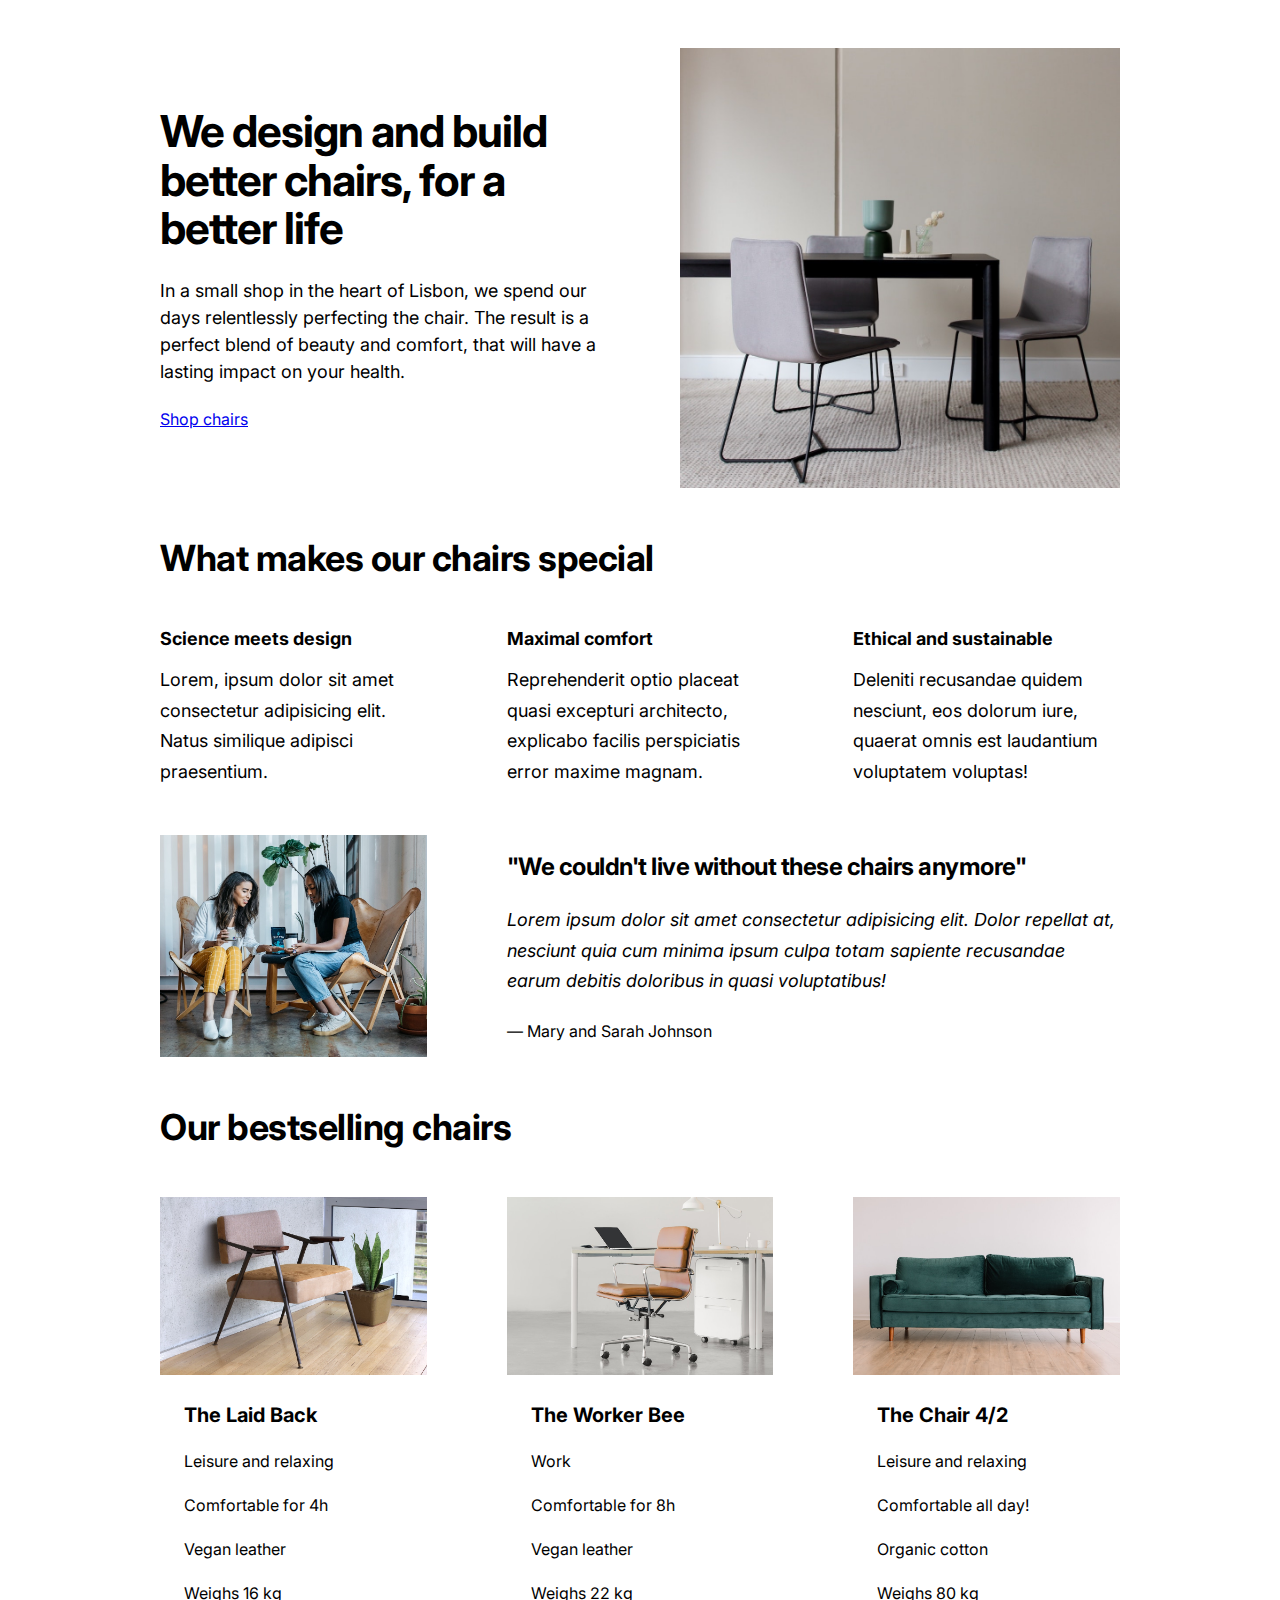
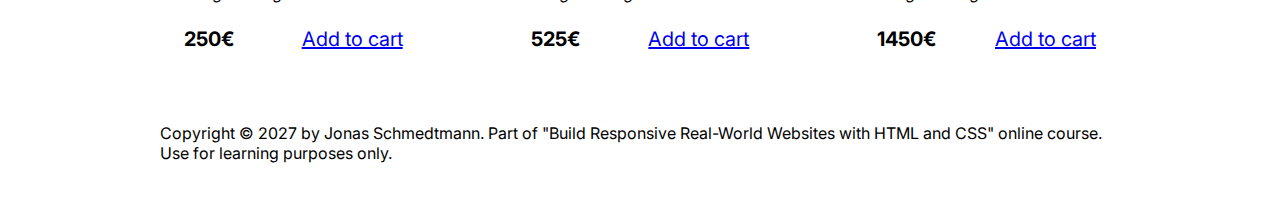
==== Website_1/index.html @ 66901c41 "Design layout" ====
<!DOCTYPE html>
<html lang="en">
  <head>
    <meta charset="UTF-8" />
    <meta http-equiv="X-UA-Compatible" content="IE=edge" />
    <meta name="viewport" content="width=device-width, initial-scale=1.0" />

    <link rel="preconnect" href="https://fonts.googleapis.com">
    <link rel="preconnect" href="https://fonts.gstatic.com" crossorigin>
    <link href="https://fonts.googleapis.com/css2?family=Inter:wght@400;500;700&display=swap" rel="stylesheet">

    <link rel="stylesheet" href="style.css" />
    <title>Lisbon Chair Shop</title>
  </head>
  <body>
    <div class="container">
      <header>
        <div class="header-text-box">
          <h1>We design and build better chairs, for a better life</h1>
          <p class="header-text">
            In a small shop in the heart of Lisbon, we spend our days
            relentlessly perfecting the chair. The result is a perfect blend of
            beauty and comfort, that will have a lasting impact on your health.
          </p>
          <a class="btn btn--big" href="#">Shop chairs</a>
        </div>
        <img src="hero.jpg" alt="Photo" />
      </header>

      <section>
        <h2>What makes our chairs special</h2>
        <div class="grid-3-cols">
          <div>
            <p class="features-title"><strong>Science meets design</strong></p>
            <p class="features-text">
              Lorem, ipsum dolor sit amet consectetur adipisicing elit. Natus
              similique adipisci praesentium.
            </p>
          </div>

          <div>
            <p class="features-title">
              <strong>Maximal comfort</strong>
            </p>
            <p class="features-text">
              Reprehenderit optio placeat quasi excepturi architecto, explicabo
              facilis perspiciatis error maxime magnam.
            </p>
          </div>

          <div>
            <p class="features-title">
              <strong>Ethical and sustainable</strong>
            </p>
            <p class="features-text">
              Deleniti recusandae quidem nesciunt, eos dolorum iure, quaerat
              omnis est laudantium voluptatem voluptas!
            </p>
          </div>
        </div>
      </section>

      <section class="testimonial-section">
        <div class="grid-3-cols">
          <img src="customers.jpg" alt="People sitting on chairs" />
          <div class="testimonial-box">
            <h2>"We couldn't live without these chairs anymore"</h2>
            <blockquote class="testimonial-text">
              Lorem ipsum dolor sit amet consectetur adipisicing elit. Dolor
              repellat at, nesciunt quia cum minima ipsum culpa totam sapiente
              recusandae earum debitis doloribus in quasi voluptatibus!
            </blockquote>
            <p class="testimonial-author">&mdash; Mary and Sarah Johnson</p>
          </div>
        </div>
      </section>

      <section>
        <h2>Our bestselling chairs</h2>
        <div class="grid-3-cols">
          <figure class="chair">
            <img src="chair-1.jpg" alt="Chair" />
            <div class="chair-box">
              <h3>The Laid Back</h3>
              <ul class="chair-details">
                <li>
                  <!-- Span is a generic INLINE text element, it doesn't have any meaning. It's like a div element, but inline -->
                  <span>Leisure and relaxing</span>
                </li>
                <li>
                  <span>Comfortable for 4h</span>
                </li>
                <li>
                  <span>Vegan leather</span>
                </li>
                <li>
                  <span>Weighs 16 kg</span>
                </li>
              </ul>
              <div class="chair-price">
                <strong>250€</strong>
                <a href="#" class="btn btn--small">Add to cart</a>
              </div>
            </div>
          </figure>

          <figure class="chair">
            <img src="chair-2.jpg" alt="Chair" />
            <div class="chair-box">
              <h3>The Worker Bee</h3>
              <ul class="chair-details">
                <li>
                  <span>Work</span>
                </li>
                <li>
                  <span>Comfortable for 8h</span>
                </li>
                <li>
                  <span>Vegan leather</span>
                </li>
                <li>
                  <span>Weighs 22 kg</span>
                </li>
              </ul>
              <div class="chair-price">
                <strong>525€</strong>
                <a href="#" class="btn btn--small">Add to cart</a>
              </div>
            </div>
          </figure>

          <figure class="chair">
            <img src="chair-3.jpg" alt="Chair" />
            <div class="chair-box">
              <h3>The Chair 4/2</h3>
              <ul class="chair-details">
                <li>
                  <span>Leisure and relaxing</span>
                </li>
                <li>
                  <span>Comfortable all day!</span>
                </li>
                <li>
                  <span>Organic cotton</span>
                </li>
                <li>
                  <span>Weighs 80 kg</span>
                </li>
              </ul>
              <div class="chair-price">
                <strong>1450€</strong>
                <a href="#" class="btn btn--small">Add to cart</a>
              </div>
            </div>
          </figure>
        </div>
      </section>

      <footer>
        Copyright &copy; 2027 by Jonas Schmedtmann. Part of "Build Responsive
        Real-World Websites with HTML and CSS" online course. Use for learning
        purposes only.
      </footer>
    </div>
  </body>
</html>
---- Website_1/style.css ----
/*
SPACING SYSTEM (px)
2 / 4 / 8 / 12 / 16 / 24 / 32 / 48 / 64 / 80 / 96 / 128

FONT SIZE SYSTEM (px)
10 / 12 / 14 / 16 / 18 / 20 / 24 / 30 / 36 / 44 / 52 / 62 / 74 / 86 / 98
*/

* {
  margin: 0;
  padding: 0;
  box-sizing: border-box;
}

/* ------------------------ */
/* GENERAL STYLES */
/* ------------------------ */
body {
  font-family: 'Inter', sans-serif;
}

.container {
  width: 960px;
  margin: 0 auto;
}

header,
section {
  margin-bottom: 48px;
}

h2 {
  margin-bottom: 48px;
  font-size: 36px;
  letter-spacing: -0.5px;
}

.grid-3-cols {
  display: grid;
  grid-template-columns: repeat(3, 1fr);
  column-gap: 80px;
}

/* ------------------------ */
/* COMPONENT STYLES */
/* ------------------------ */

/* HEADER */
header {
  display: grid;
  grid-template-columns: repeat(2, 1fr);
  column-gap: 80px;
  margin-top: 48px;
}

.header-text-box {
  align-self: center;
}

h1 {
  margin-bottom: 24px;
  font-size: 44px;
  line-height: 1.1;
  letter-spacing: -1px;
}

.header-text {
  margin-bottom: 24px;
  font-size: 18px;
  line-height: 1.5;
}

img {
  width: 100%;
}

/* FEATURES */
.features-icon {
}

.features-title {
  margin-bottom: 16px;
  font-size: 18px;
}

.features-text {
  font-size: 18px;
  line-height: 1.7;
}

/* TESTIMONIAL */
.testimonial-section {
}

.testimonial-box {
  grid-column: 2 / -1;
  align-self: center;
}

.testimonial-box h2 {
  margin-bottom: 24px;
  font-size: 24px;
}

.testimonial-text {
  font-style: italic;
  margin-bottom: 24px;
  font-size: 18px;
  line-height: 1.7;
}

/* CHAIRS */
.chair-box {
  padding: 24px;
}

h3 {
  margin-bottom: 24px;
  font-size: 20px;
}

.chair-details {
  list-style: none;
  margin-bottom: 24px;
}

.chair-details li {
  display: flex;
  align-items: center;
  gap: 12px;
  margin-bottom: 24px;
}

.chair-details li:last-child {
  margin-bottom: 0;
}

.chair-icon {
}

.chair-price {
  display: flex;
  justify-content: space-between;
  font-size: 20px;
}

footer {
  margin-bottom: 48px;
}
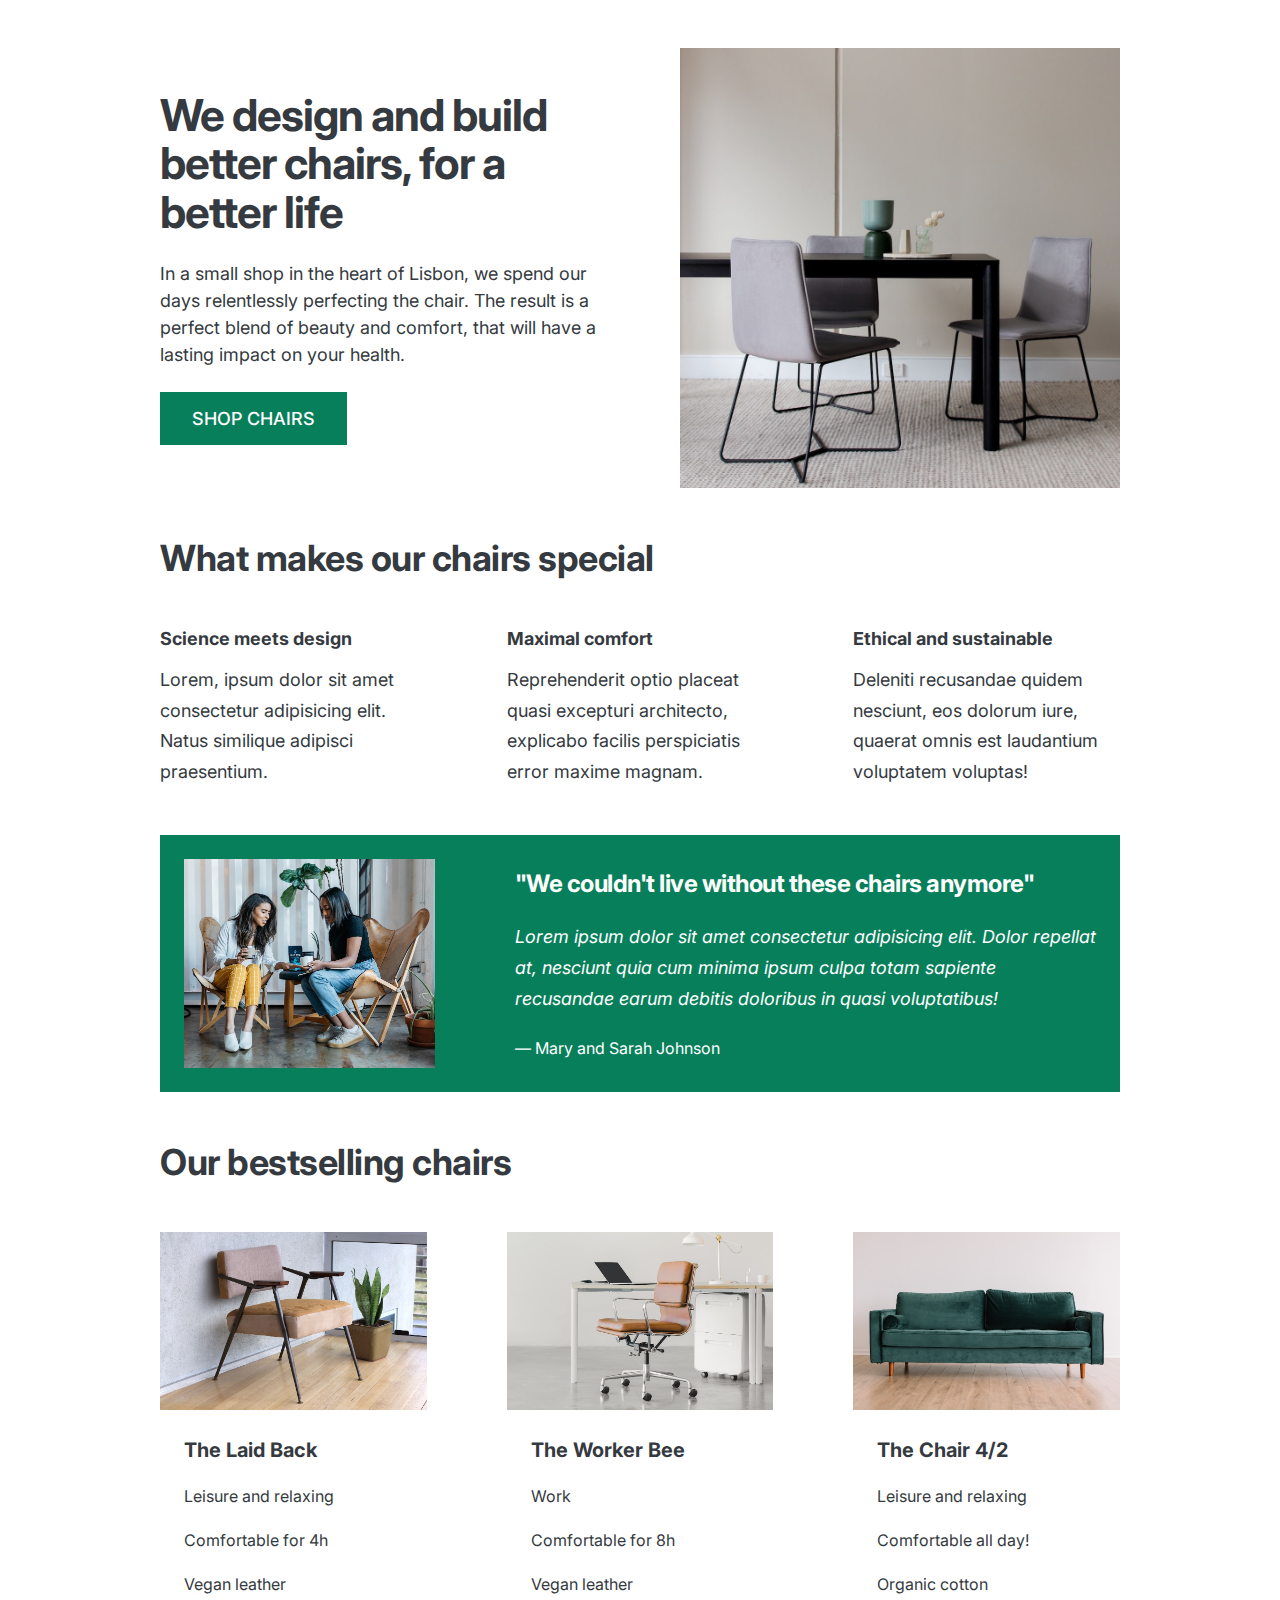
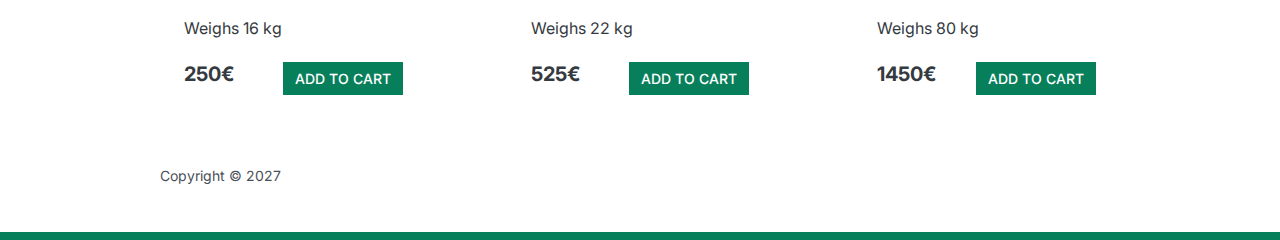
==== commit a51c83c8: "Added colors" ====
--- a/Website_1/index.html
+++ b/Website_1/index.html
@@ -157,9 +157,7 @@
       </section>
 
       <footer>
-        Copyright &copy; 2027 by Jonas Schmedtmann. Part of "Build Responsive
-        Real-World Websites with HTML and CSS" online course. Use for learning
-        purposes only.
+        Copyright &copy; 2027
       </footer>
     </div>
   </body>
--- a/Website_1/style.css
+++ b/Website_1/style.css
@@ -6,6 +6,9 @@
 10 / 12 / 14 / 16 / 18 / 20 / 24 / 30 / 36 / 44 / 52 / 62 / 74 / 86 / 98
 */
 
+/* Main color :#087f5b
+  Shade :#099268
+  Grey color: #343a40 */
 * {
   margin: 0;
   padding: 0;
@@ -17,6 +20,8 @@
 /* ------------------------ */
 body {
   font-family: 'Inter', sans-serif;
+  color: #343a40;
+  border-bottom: 8px solid #087f5b;
 }
 
 .container {
@@ -39,6 +44,31 @@
   display: grid;
   grid-template-columns: repeat(3, 1fr);
   column-gap: 80px;
+}
+
+.btn:link,
+.btn:visited{
+  background-color: #087f5b;
+  color:#fff;
+  text-decoration: none;
+  text-transform: uppercase;
+  font-weight: 500;
+  display: inline-block;
+}
+
+.btn:hover,
+.btn:active {
+  background-color: #099268;
+}
+
+.btn--big{
+  font-size: 18px;
+  padding: 16px 32px;
+}
+
+.btn--small{
+  font-size: 14px;
+  padding: 8px 12px;
 }
 
 /* ------------------------ */
@@ -90,6 +120,9 @@
 
 /* TESTIMONIAL */
 .testimonial-section {
+  background-color: #087f5b;
+  color: #fff;
+  padding: 24px;
 }
 
 .testimonial-box {
@@ -146,4 +179,7 @@
 
 footer {
   margin-bottom: 48px;
+  font-size: 14px;
+  color: #495057;
+
 }
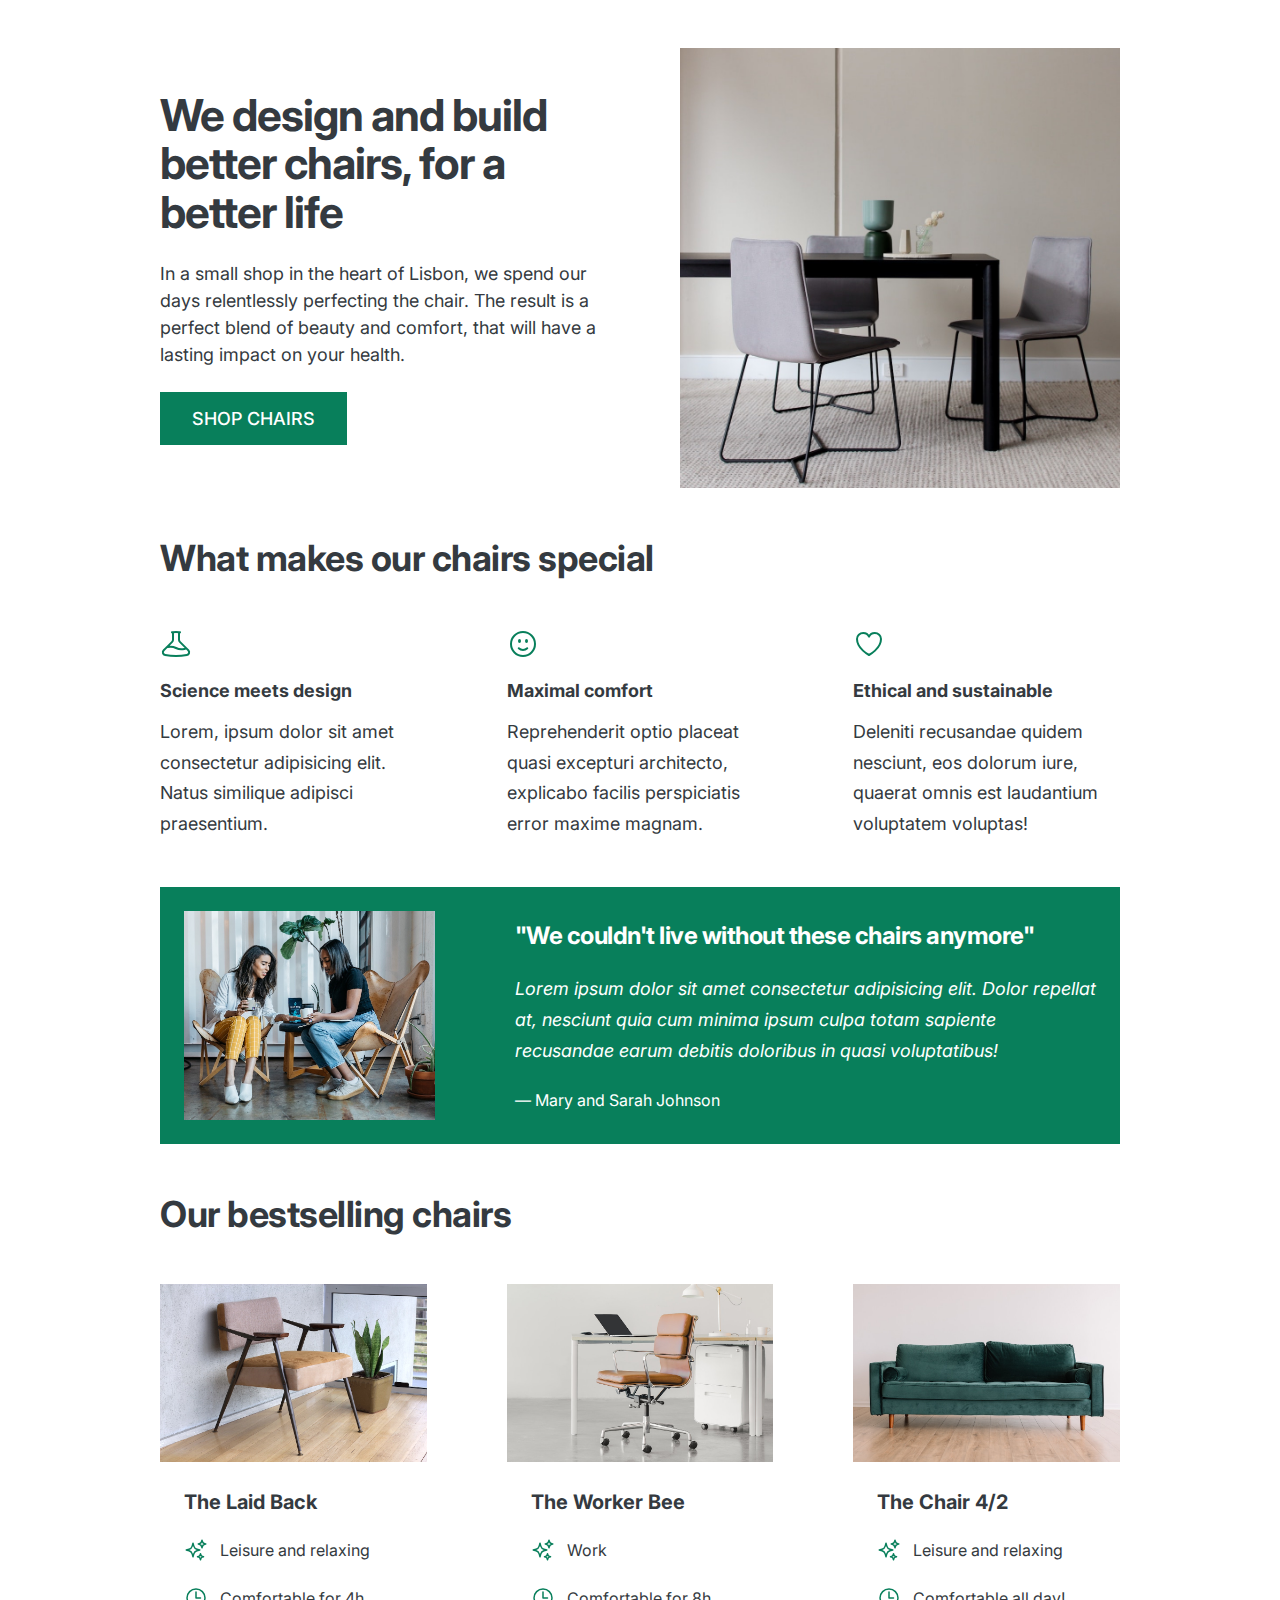
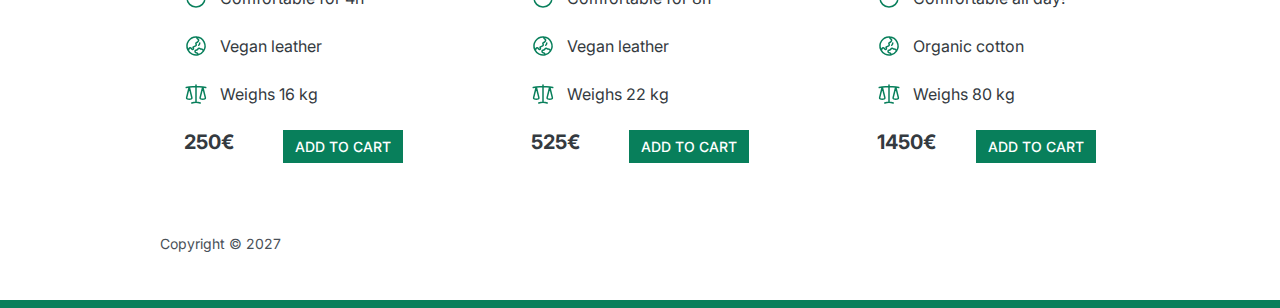
==== commit 098fd986: "SVG icons" ====
--- a/Website_1/index.html
+++ b/Website_1/index.html
@@ -31,6 +31,10 @@
         <h2>What makes our chairs special</h2>
         <div class="grid-3-cols">
           <div>
+            <svg xmlns="http://www.w3.org/2000/svg" fill="none" viewBox="0 0 24 24" stroke-width="1.5" stroke="currentColor" class="features-icon">
+              <path stroke-linecap="round" stroke-linejoin="round" d="M9.75 3.104v5.714a2.25 2.25 0 01-.659 1.591L5 14.5M9.75 3.104c-.251.023-.501.05-.75.082m.75-.082a24.301 24.301 0 014.5 0m0 0v5.714c0 .597.237 1.17.659 1.591L19.8 15.3M14.25 3.104c.251.023.501.05.75.082M19.8 15.3l-1.57.393A9.065 9.065 0 0112 15a9.065 9.065 0 00-6.23-.693L5 14.5m14.8.8l1.402 1.402c1.232 1.232.65 3.318-1.067 3.611A48.309 48.309 0 0112 21c-2.773 0-5.491-.235-8.135-.687-1.718-.293-2.3-2.379-1.067-3.61L5 14.5" />
+            </svg>
+            
             <p class="features-title"><strong>Science meets design</strong></p>
             <p class="features-text">
               Lorem, ipsum dolor sit amet consectetur adipisicing elit. Natus
@@ -39,6 +43,10 @@
           </div>
 
           <div>
+            <svg xmlns="http://www.w3.org/2000/svg" fill="none" viewBox="0 0 24 24" stroke-width="1.5" stroke="currentColor" class="features-icon">
+              <path stroke-linecap="round" stroke-linejoin="round" d="M15.182 15.182a4.5 4.5 0 01-6.364 0M21 12a9 9 0 11-18 0 9 9 0 0118 0zM9.75 9.75c0 .414-.168.75-.375.75S9 10.164 9 9.75 9.168 9 9.375 9s.375.336.375.75zm-.375 0h.008v.015h-.008V9.75zm5.625 0c0 .414-.168.75-.375.75s-.375-.336-.375-.75.168-.75.375-.75.375.336.375.75zm-.375 0h.008v.015h-.008V9.75z" />
+            </svg>
+            
             <p class="features-title">
               <strong>Maximal comfort</strong>
             </p>
@@ -49,6 +57,10 @@
           </div>
 
           <div>
+            <svg xmlns="http://www.w3.org/2000/svg" fill="none" viewBox="0 0 24 24" stroke-width="1.5" stroke="currentColor" class="features-icon">
+              <path stroke-linecap="round" stroke-linejoin="round" d="M21 8.25c0-2.485-2.099-4.5-4.688-4.5-1.935 0-3.597 1.126-4.312 2.733-.715-1.607-2.377-2.733-4.313-2.733C5.1 3.75 3 5.765 3 8.25c0 7.22 9 12 9 12s9-4.78 9-12z" />
+            </svg>
+            
             <p class="features-title">
               <strong>Ethical and sustainable</strong>
             </p>
@@ -84,16 +96,32 @@
               <h3>The Laid Back</h3>
               <ul class="chair-details">
                 <li>
+                  <svg xmlns="http://www.w3.org/2000/svg" fill="none" viewBox="0 0 24 24" stroke-width="1.5" stroke="currentColor" class="chair-icon">
+                    <path stroke-linecap="round" stroke-linejoin="round" d="M9.813 15.904L9 18.75l-.813-2.846a4.5 4.5 0 00-3.09-3.09L2.25 12l2.846-.813a4.5 4.5 0 003.09-3.09L9 5.25l.813 2.846a4.5 4.5 0 003.09 3.09L15.75 12l-2.846.813a4.5 4.5 0 00-3.09 3.09zM18.259 8.715L18 9.75l-.259-1.035a3.375 3.375 0 00-2.455-2.456L14.25 6l1.036-.259a3.375 3.375 0 002.455-2.456L18 2.25l.259 1.035a3.375 3.375 0 002.456 2.456L21.75 6l-1.035.259a3.375 3.375 0 00-2.456 2.456zM16.894 20.567L16.5 21.75l-.394-1.183a2.25 2.25 0 00-1.423-1.423L13.5 18.75l1.183-.394a2.25 2.25 0 001.423-1.423l.394-1.183.394 1.183a2.25 2.25 0 001.423 1.423l1.183.394-1.183.394a2.25 2.25 0 00-1.423 1.423z" />
+                  </svg>
+                  
                   <!-- Span is a generic INLINE text element, it doesn't have any meaning. It's like a div element, but inline -->
                   <span>Leisure and relaxing</span>
                 </li>
                 <li>
+                  <svg xmlns="http://www.w3.org/2000/svg" fill="none" viewBox="0 0 24 24" stroke-width="1.5" stroke="currentColor" class="chair-icon">
+                    <path stroke-linecap="round" stroke-linejoin="round" d="M12 6v6h4.5m4.5 0a9 9 0 11-18 0 9 9 0 0118 0z" />
+                  </svg>
+                  
                   <span>Comfortable for 4h</span>
                 </li>
                 <li>
+                  <svg xmlns="http://www.w3.org/2000/svg" fill="none" viewBox="0 0 24 24" stroke-width="1.5" stroke="currentColor" class="chair-icon">
+                    <path stroke-linecap="round" stroke-linejoin="round" d="M12.75 3.03v.568c0 .334.148.65.405.864l1.068.89c.442.369.535 1.01.216 1.49l-.51.766a2.25 2.25 0 01-1.161.886l-.143.048a1.107 1.107 0 00-.57 1.664c.369.555.169 1.307-.427 1.605L9 13.125l.423 1.059a.956.956 0 01-1.652.928l-.679-.906a1.125 1.125 0 00-1.906.172L4.5 15.75l-.612.153M12.75 3.031a9 9 0 00-8.862 12.872M12.75 3.031a9 9 0 016.69 14.036m0 0l-.177-.529A2.25 2.25 0 0017.128 15H16.5l-.324-.324a1.453 1.453 0 00-2.328.377l-.036.073a1.586 1.586 0 01-.982.816l-.99.282c-.55.157-.894.702-.8 1.267l.073.438c.08.474.49.821.97.821.846 0 1.598.542 1.865 1.345l.215.643m5.276-3.67a9.012 9.012 0 01-5.276 3.67m0 0a9 9 0 01-10.275-4.835M15.75 9c0 .896-.393 1.7-1.016 2.25" />
+                  </svg>
+                  
                   <span>Vegan leather</span>
                 </li>
                 <li>
+                  <svg xmlns="http://www.w3.org/2000/svg" fill="none" viewBox="0 0 24 24" stroke-width="1.5" stroke="currentColor" class="chair-icon">
+                    <path stroke-linecap="round" stroke-linejoin="round" d="M12 3v17.25m0 0c-1.472 0-2.882.265-4.185.75M12 20.25c1.472 0 2.882.265 4.185.75M18.75 4.97A48.416 48.416 0 0012 4.5c-2.291 0-4.545.16-6.75.47m13.5 0c1.01.143 2.01.317 3 .52m-3-.52l2.62 10.726c.122.499-.106 1.028-.589 1.202a5.988 5.988 0 01-2.031.352 5.988 5.988 0 01-2.031-.352c-.483-.174-.711-.703-.59-1.202L18.75 4.971zm-16.5.52c.99-.203 1.99-.377 3-.52m0 0l2.62 10.726c.122.499-.106 1.028-.589 1.202a5.989 5.989 0 01-2.031.352 5.989 5.989 0 01-2.031-.352c-.483-.174-.711-.703-.59-1.202L5.25 4.971z" />
+                  </svg>
+                  
                   <span>Weighs 16 kg</span>
                 </li>
               </ul>
@@ -110,15 +138,27 @@
               <h3>The Worker Bee</h3>
               <ul class="chair-details">
                 <li>
+                  <svg xmlns="http://www.w3.org/2000/svg" fill="none" viewBox="0 0 24 24" stroke-width="1.5" stroke="currentColor" class="chair-icon">
+                    <path stroke-linecap="round" stroke-linejoin="round" d="M9.813 15.904L9 18.75l-.813-2.846a4.5 4.5 0 00-3.09-3.09L2.25 12l2.846-.813a4.5 4.5 0 003.09-3.09L9 5.25l.813 2.846a4.5 4.5 0 003.09 3.09L15.75 12l-2.846.813a4.5 4.5 0 00-3.09 3.09zM18.259 8.715L18 9.75l-.259-1.035a3.375 3.375 0 00-2.455-2.456L14.25 6l1.036-.259a3.375 3.375 0 002.455-2.456L18 2.25l.259 1.035a3.375 3.375 0 002.456 2.456L21.75 6l-1.035.259a3.375 3.375 0 00-2.456 2.456zM16.894 20.567L16.5 21.75l-.394-1.183a2.25 2.25 0 00-1.423-1.423L13.5 18.75l1.183-.394a2.25 2.25 0 001.423-1.423l.394-1.183.394 1.183a2.25 2.25 0 001.423 1.423l1.183.394-1.183.394a2.25 2.25 0 00-1.423 1.423z" />
+                  </svg>
                   <span>Work</span>
                 </li>
                 <li>
+                  <svg xmlns="http://www.w3.org/2000/svg" fill="none" viewBox="0 0 24 24" stroke-width="1.5" stroke="currentColor" class="chair-icon">
+                    <path stroke-linecap="round" stroke-linejoin="round" d="M12 6v6h4.5m4.5 0a9 9 0 11-18 0 9 9 0 0118 0z" />
+                  </svg>
                   <span>Comfortable for 8h</span>
                 </li>
                 <li>
+                  <svg xmlns="http://www.w3.org/2000/svg" fill="none" viewBox="0 0 24 24" stroke-width="1.5" stroke="currentColor" class="chair-icon">
+                    <path stroke-linecap="round" stroke-linejoin="round" d="M12.75 3.03v.568c0 .334.148.65.405.864l1.068.89c.442.369.535 1.01.216 1.49l-.51.766a2.25 2.25 0 01-1.161.886l-.143.048a1.107 1.107 0 00-.57 1.664c.369.555.169 1.307-.427 1.605L9 13.125l.423 1.059a.956.956 0 01-1.652.928l-.679-.906a1.125 1.125 0 00-1.906.172L4.5 15.75l-.612.153M12.75 3.031a9 9 0 00-8.862 12.872M12.75 3.031a9 9 0 016.69 14.036m0 0l-.177-.529A2.25 2.25 0 0017.128 15H16.5l-.324-.324a1.453 1.453 0 00-2.328.377l-.036.073a1.586 1.586 0 01-.982.816l-.99.282c-.55.157-.894.702-.8 1.267l.073.438c.08.474.49.821.97.821.846 0 1.598.542 1.865 1.345l.215.643m5.276-3.67a9.012 9.012 0 01-5.276 3.67m0 0a9 9 0 01-10.275-4.835M15.75 9c0 .896-.393 1.7-1.016 2.25" />
+                  </svg>
                   <span>Vegan leather</span>
                 </li>
                 <li>
+                  <svg xmlns="http://www.w3.org/2000/svg" fill="none" viewBox="0 0 24 24" stroke-width="1.5" stroke="currentColor" class="chair-icon">
+                    <path stroke-linecap="round" stroke-linejoin="round" d="M12 3v17.25m0 0c-1.472 0-2.882.265-4.185.75M12 20.25c1.472 0 2.882.265 4.185.75M18.75 4.97A48.416 48.416 0 0012 4.5c-2.291 0-4.545.16-6.75.47m13.5 0c1.01.143 2.01.317 3 .52m-3-.52l2.62 10.726c.122.499-.106 1.028-.589 1.202a5.988 5.988 0 01-2.031.352 5.988 5.988 0 01-2.031-.352c-.483-.174-.711-.703-.59-1.202L18.75 4.971zm-16.5.52c.99-.203 1.99-.377 3-.52m0 0l2.62 10.726c.122.499-.106 1.028-.589 1.202a5.989 5.989 0 01-2.031.352 5.989 5.989 0 01-2.031-.352c-.483-.174-.711-.703-.59-1.202L5.25 4.971z" />
+                  </svg>
                   <span>Weighs 22 kg</span>
                 </li>
               </ul>
@@ -135,15 +175,27 @@
               <h3>The Chair 4/2</h3>
               <ul class="chair-details">
                 <li>
+                  <svg xmlns="http://www.w3.org/2000/svg" fill="none" viewBox="0 0 24 24" stroke-width="1.5" stroke="currentColor" class="chair-icon">
+                    <path stroke-linecap="round" stroke-linejoin="round" d="M9.813 15.904L9 18.75l-.813-2.846a4.5 4.5 0 00-3.09-3.09L2.25 12l2.846-.813a4.5 4.5 0 003.09-3.09L9 5.25l.813 2.846a4.5 4.5 0 003.09 3.09L15.75 12l-2.846.813a4.5 4.5 0 00-3.09 3.09zM18.259 8.715L18 9.75l-.259-1.035a3.375 3.375 0 00-2.455-2.456L14.25 6l1.036-.259a3.375 3.375 0 002.455-2.456L18 2.25l.259 1.035a3.375 3.375 0 002.456 2.456L21.75 6l-1.035.259a3.375 3.375 0 00-2.456 2.456zM16.894 20.567L16.5 21.75l-.394-1.183a2.25 2.25 0 00-1.423-1.423L13.5 18.75l1.183-.394a2.25 2.25 0 001.423-1.423l.394-1.183.394 1.183a2.25 2.25 0 001.423 1.423l1.183.394-1.183.394a2.25 2.25 0 00-1.423 1.423z" />
+                  </svg>
                   <span>Leisure and relaxing</span>
                 </li>
                 <li>
+                  <svg xmlns="http://www.w3.org/2000/svg" fill="none" viewBox="0 0 24 24" stroke-width="1.5" stroke="currentColor" class="chair-icon">
+                    <path stroke-linecap="round" stroke-linejoin="round" d="M12 6v6h4.5m4.5 0a9 9 0 11-18 0 9 9 0 0118 0z" />
+                  </svg>
                   <span>Comfortable all day!</span>
                 </li>
                 <li>
+                  <svg xmlns="http://www.w3.org/2000/svg" fill="none" viewBox="0 0 24 24" stroke-width="1.5" stroke="currentColor" class="chair-icon">
+                    <path stroke-linecap="round" stroke-linejoin="round" d="M12.75 3.03v.568c0 .334.148.65.405.864l1.068.89c.442.369.535 1.01.216 1.49l-.51.766a2.25 2.25 0 01-1.161.886l-.143.048a1.107 1.107 0 00-.57 1.664c.369.555.169 1.307-.427 1.605L9 13.125l.423 1.059a.956.956 0 01-1.652.928l-.679-.906a1.125 1.125 0 00-1.906.172L4.5 15.75l-.612.153M12.75 3.031a9 9 0 00-8.862 12.872M12.75 3.031a9 9 0 016.69 14.036m0 0l-.177-.529A2.25 2.25 0 0017.128 15H16.5l-.324-.324a1.453 1.453 0 00-2.328.377l-.036.073a1.586 1.586 0 01-.982.816l-.99.282c-.55.157-.894.702-.8 1.267l.073.438c.08.474.49.821.97.821.846 0 1.598.542 1.865 1.345l.215.643m5.276-3.67a9.012 9.012 0 01-5.276 3.67m0 0a9 9 0 01-10.275-4.835M15.75 9c0 .896-.393 1.7-1.016 2.25" />
+                  </svg>
                   <span>Organic cotton</span>
                 </li>
                 <li>
+                  <svg xmlns="http://www.w3.org/2000/svg" fill="none" viewBox="0 0 24 24" stroke-width="1.5" stroke="currentColor" class="chair-icon">
+                    <path stroke-linecap="round" stroke-linejoin="round" d="M12 3v17.25m0 0c-1.472 0-2.882.265-4.185.75M12 20.25c1.472 0 2.882.265 4.185.75M18.75 4.97A48.416 48.416 0 0012 4.5c-2.291 0-4.545.16-6.75.47m13.5 0c1.01.143 2.01.317 3 .52m-3-.52l2.62 10.726c.122.499-.106 1.028-.589 1.202a5.988 5.988 0 01-2.031.352 5.988 5.988 0 01-2.031-.352c-.483-.174-.711-.703-.59-1.202L18.75 4.971zm-16.5.52c.99-.203 1.99-.377 3-.52m0 0l2.62 10.726c.122.499-.106 1.028-.589 1.202a5.989 5.989 0 01-2.031.352 5.989 5.989 0 01-2.031-.352c-.483-.174-.711-.703-.59-1.202L5.25 4.971z" />
+                  </svg>
                   <span>Weighs 80 kg</span>
                 </li>
               </ul>
--- a/Website_1/style.css
+++ b/Website_1/style.css
@@ -106,6 +106,10 @@
 
 /* FEATURES */
 .features-icon {
+  stroke: #087f5b;
+  width: 32px;
+  height: 32px;
+  margin-bottom: 16px;
 }
 
 .features-title {
@@ -169,6 +173,9 @@
 }
 
 .chair-icon {
+  stroke: #087f5b;
+  width: 24px;
+  height: 24px;
 }
 
 .chair-price {
